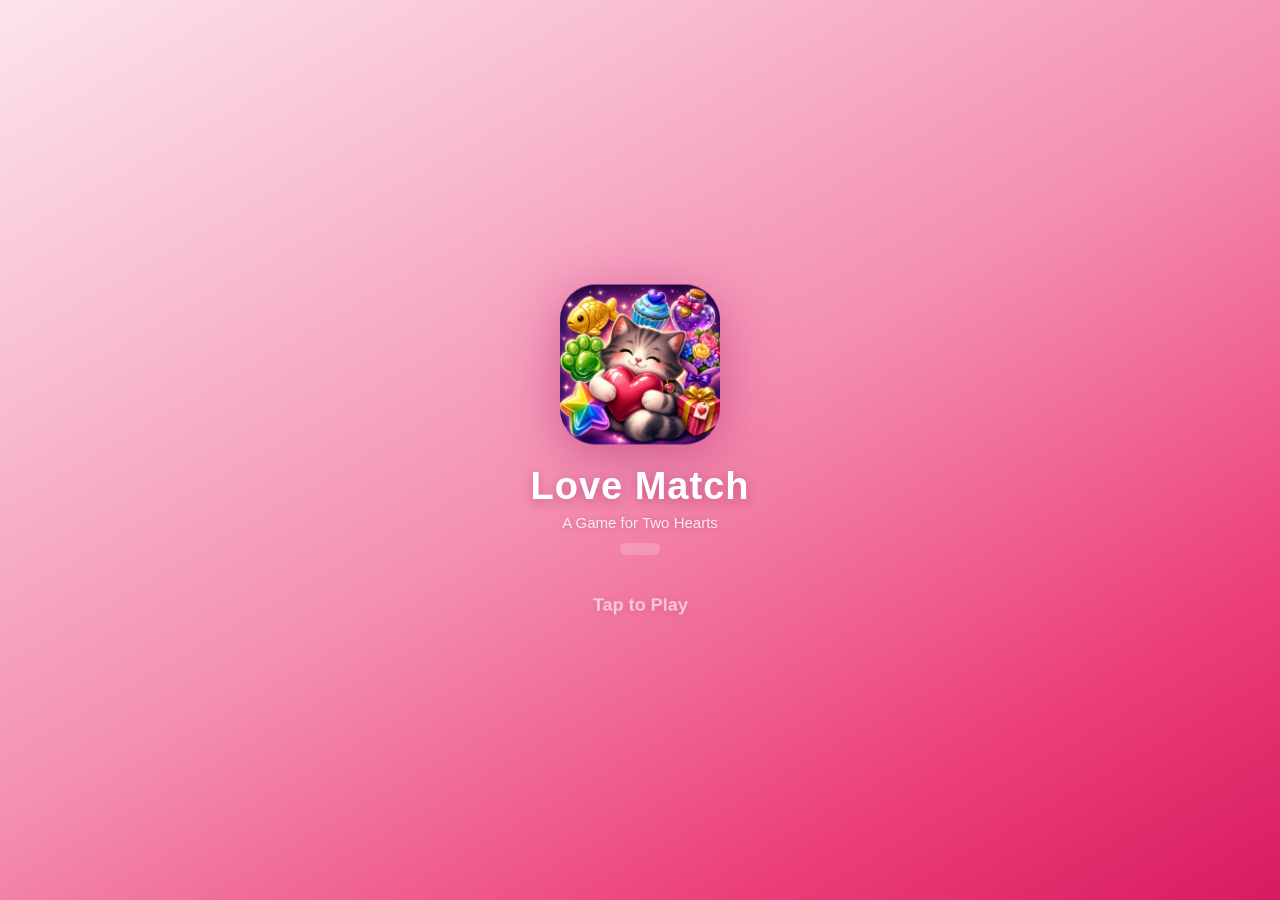
==== index.html @ 676d97fd "Redirect index.html to match.html The match game is the active app — redirect root URL to it.  Co-Au" ====
<!DOCTYPE html>
<html lang="en">
<head>
  <meta charset="UTF-8">
  <meta http-equiv="refresh" content="0;url=match.html">
  <meta name="viewport" content="width=device-width, initial-scale=1.0, maximum-scale=1.0, user-scalable=no, viewport-fit=cover">
  <meta name="theme-color" content="#e84393">
  <meta name="apple-mobile-web-app-capable" content="yes">
  <meta name="apple-mobile-web-app-status-bar-style" content="black-translucent">
  <meta name="apple-mobile-web-app-title" content="Love Match">
  <meta name="mobile-web-app-capable" content="yes">
  <meta name="description" content="A match-3 puzzle game for two hearts - inspired by love and faith">

  <!-- Open Graph -->
  <meta property="og:title" content="Love Match - A Game for Two Hearts">
  <meta property="og:description" content="A beautiful match-3 puzzle game inspired by love, romance, and faith.">
  <meta property="og:type" content="website">

  <title>Love Match - A Game for Two Hearts</title>

  <!-- PWA Manifest -->
  <link rel="manifest" href="manifest.json">

  <!-- Icons -->
  <link rel="icon" type="image/png" sizes="192x192" href="icons/pwa-icon-192.png">
  <link rel="apple-touch-icon" sizes="1024x1024" href="icons/pwa-icon-1024.png">
  <link rel="apple-touch-icon" sizes="192x192" href="icons/pwa-icon-192.png">

  <!-- Google Fonts -->
  <link rel="preconnect" href="https://fonts.googleapis.com">
  <link rel="preconnect" href="https://fonts.gstatic.com" crossorigin>
  <link href="https://fonts.googleapis.com/css2?family=Playfair+Display:wght@400;700&family=Nunito:wght@400;600;700&display=swap" rel="stylesheet">

  <!-- Main Stylesheet -->
  <link rel="stylesheet" href="styles.css">
</head>
<body>

  <!-- App Root -->
  <div id="app">
    <canvas id="game-canvas"></canvas>
    <div id="ui-container"></div>
    <div id="toast-container"></div>
  </div>

  <!-- Loading Screen (pure HTML/CSS, no JS required) -->
  <div id="loading-screen" style="
    position: fixed;
    inset: 0;
    z-index: 9999;
    display: flex;
    flex-direction: column;
    align-items: center;
    justify-content: center;
    background: linear-gradient(135deg, #fd79a8 0%, #e84393 30%, #a855f7 70%, #c4b5fd 100%);
    font-family: 'Playfair Display', 'Georgia', serif;
    transition: opacity 0.6s ease, visibility 0.6s ease;
    overflow: hidden;
  ">

    <!-- Ambient floating hearts -->
    <style>
      @keyframes floatUp {
        0%   { transform: translateY(0) scale(1); opacity: 0.5; }
        100% { transform: translateY(-100vh) scale(0.3); opacity: 0; }
      }
      @keyframes heartbeat {
        0%, 100% { transform: scale(1); }
        15%      { transform: scale(1.25); }
        30%      { transform: scale(1); }
        45%      { transform: scale(1.15); }
        60%      { transform: scale(1); }
      }
      @keyframes shimmer {
        0%   { background-position: -200% center; }
        100% { background-position: 200% center; }
      }
      @keyframes dotPulse {
        0%, 20%  { opacity: 0; }
        40%      { opacity: 1; }
        100%     { opacity: 0; }
      }
      @keyframes fadeInUp {
        from { opacity: 0; transform: translateY(20px); }
        to   { opacity: 1; transform: translateY(0); }
      }
      @keyframes softGlow {
        0%, 100% { text-shadow: 0 0 20px rgba(255,255,255,0.3), 0 2px 10px rgba(0,0,0,0.2); }
        50%      { text-shadow: 0 0 40px rgba(255,255,255,0.6), 0 2px 10px rgba(0,0,0,0.2); }
      }

      .floating-heart {
        position: absolute;
        bottom: -40px;
        font-size: 24px;
        animation: floatUp linear infinite;
        pointer-events: none;
        user-select: none;
      }
      .floating-heart:nth-child(1) { left: 10%; animation-duration: 8s; animation-delay: 0s; font-size: 18px; }
      .floating-heart:nth-child(2) { left: 25%; animation-duration: 12s; animation-delay: 2s; font-size: 14px; }
      .floating-heart:nth-child(3) { left: 50%; animation-duration: 10s; animation-delay: 1s; font-size: 22px; }
      .floating-heart:nth-child(4) { left: 70%; animation-duration: 9s; animation-delay: 3s; font-size: 16px; }
      .floating-heart:nth-child(5) { left: 85%; animation-duration: 11s; animation-delay: 0.5s; font-size: 20px; }
      .floating-heart:nth-child(6) { left: 40%; animation-duration: 14s; animation-delay: 4s; font-size: 12px; }

      #loading-screen.hidden {
        opacity: 0;
        visibility: hidden;
        pointer-events: none;
      }
    </style>

    <!-- Floating background hearts -->
    <div class="floating-heart">&#x1F497;</div>
    <div class="floating-heart">&#x2764;&#xFE0F;</div>
    <div class="floating-heart">&#x1F49E;</div>
    <div class="floating-heart">&#x1F493;</div>
    <div class="floating-heart">&#x2764;&#xFE0F;</div>
    <div class="floating-heart">&#x1F497;</div>

    <!-- Title -->
    <h1 style="
      font-size: clamp(2.5rem, 8vw, 4rem);
      color: #fff;
      margin: 0 0 8px 0;
      letter-spacing: 2px;
      animation: fadeInUp 0.8s ease both, softGlow 3s ease-in-out infinite;
      text-shadow: 0 0 20px rgba(255,255,255,0.3), 0 2px 10px rgba(0,0,0,0.2);
    ">Love Match</h1>

    <!-- Subtitle -->
    <p style="
      font-family: 'Nunito', sans-serif;
      font-size: clamp(0.85rem, 3vw, 1.1rem);
      color: rgba(255,255,255,0.85);
      margin: 0 0 40px 0;
      letter-spacing: 1px;
      animation: fadeInUp 0.8s ease 0.2s both;
    ">A Game for Two Hearts</p>

    <!-- CSS Heart -->
    <div style="
      position: relative;
      width: 80px;
      height: 72px;
      animation: heartbeat 1.2s ease-in-out infinite, fadeInUp 0.8s ease 0.4s both;
      margin-bottom: 48px;
    ">
      <div style="
        position: absolute;
        top: 0; left: 40px;
        width: 40px; height: 64px;
        background: #fff;
        border-radius: 40px 40px 0 0;
        transform: rotate(-45deg);
        transform-origin: 0 100%;
        box-shadow: 0 0 20px rgba(255,255,255,0.4);
      "></div>
      <div style="
        position: absolute;
        top: 0; left: 0;
        width: 40px; height: 64px;
        background: #fff;
        border-radius: 40px 40px 0 0;
        transform: rotate(45deg);
        transform-origin: 100% 100%;
        box-shadow: 0 0 20px rgba(255,255,255,0.4);
      "></div>
    </div>

    <!-- Loading text with animated dots -->
    <p style="
      font-family: 'Nunito', sans-serif;
      font-size: clamp(0.9rem, 3vw, 1rem);
      color: rgba(255,255,255,0.8);
      margin: 0;
      animation: fadeInUp 0.8s ease 0.6s both;
    ">
      Loading your love story<span style="
        display: inline-flex; width: 24px; text-align: left;
      "><span style="animation: dotPulse 1.4s ease-in-out infinite;">.</span><span style="animation: dotPulse 1.4s ease-in-out 0.2s infinite;">.</span><span style="animation: dotPulse 1.4s ease-in-out 0.4s infinite;">.</span></span>
    </p>

  </div>

  <!-- App Entry Point (v3 bust) -->
  <script type="module" src="src/app.js?v=3"></script>

<script>
if ('serviceWorker' in navigator) {
  navigator.serviceWorker.register('sw.js').catch(() => {});
}
</script>
</body>
</html>
---- styles.css ----
/* ============================================================
   Love Match - Main Stylesheet
   A Royal Match-inspired romance/Bible themed match-3 game
   ============================================================ */

/* -----------------------------------------------
   CSS Custom Properties (Theme Variables)
   ----------------------------------------------- */

:root {
  /* Wife theme (default) */
  --primary: #FF69B4;
  --primary-light: #FFB6D9;
  --primary-dark: #E0559E;
  --secondary: #E6E6FA;
  --secondary-dark: #C5C5E8;
  --accent: #B76E79;
  --accent-light: #D4949D;
  --bg-start: #FFE4E1;
  --bg-end: #E6E6FA;
  --text: #4A0E2E;
  --text-light: #7A3E5E;
  --text-muted: #9A6E8E;
  --card-bg: rgba(255, 255, 255, 0.9);
  --card-border: rgba(255, 255, 255, 0.6);
  --button-gradient: linear-gradient(135deg, #FF69B4, #FF1493);
  --button-hover: linear-gradient(135deg, #FF7EC0, #FF3CA6);
  --button-active: linear-gradient(135deg, #E0559E, #D10076);
  --danger: #E74C3C;
  --danger-gradient: linear-gradient(135deg, #E74C3C, #C0392B);
  --success: #2ECC71;
  --gold: #FFD700;
  --gold-dark: #E6B800;
  --font-heading: 'Georgia', 'Palatino Linotype', serif;
  --font-body: 'Segoe UI', -apple-system, BlinkMacSystemFont, Roboto, sans-serif;
  --font-fun: 'Trebuchet MS', 'Comic Sans MS', cursive, sans-serif;
  --tile-radius: 12px;
  --card-radius: 16px;
  --btn-radius: 50px;
  --shadow: 0 4px 15px rgba(0, 0, 0, 0.1);
  --shadow-lg: 0 8px 32px rgba(0, 0, 0, 0.15);
  --shadow-glow: 0 0 20px rgba(255, 105, 180, 0.3);
  --transition: 0.3s cubic-bezier(0.25, 0.46, 0.45, 0.94);
  --transition-bounce: 0.5s cubic-bezier(0.34, 1.56, 0.64, 1);
  --safe-top: env(safe-area-inset-top, 0px);
  --safe-bottom: env(safe-area-inset-bottom, 0px);
  --safe-left: env(safe-area-inset-left, 0px);
  --safe-right: env(safe-area-inset-right, 0px);
}

[data-theme="husband"] {
  --primary: #8B4513;
  --primary-light: #B8763C;
  --primary-dark: #6B340F;
  --secondary: #DEB887;
  --secondary-dark: #C9A06E;
  --accent: #CD853F;
  --accent-light: #DDA05A;
  --bg-start: #FFF8F0;
  --bg-end: #F5DEB3;
  --text: #3E2723;
  --text-light: #5D4037;
  --text-muted: #8D6E63;
  --card-bg: rgba(255, 252, 245, 0.92);
  --card-border: rgba(222, 184, 135, 0.5);
  --button-gradient: linear-gradient(135deg, #8B4513, #A0522D);
  --button-hover: linear-gradient(135deg, #A0522D, #B8763C);
  --button-active: linear-gradient(135deg, #6B340F, #8B4513);
  --shadow-glow: 0 0 20px rgba(139, 69, 19, 0.25);
  --gold: #DAA520;
  --gold-dark: #B8860B;
}

/* -----------------------------------------------
   Reset & Base
   ----------------------------------------------- */

*,
*::before,
*::after {
  margin: 0;
  padding: 0;
  box-sizing: border-box;
}

html {
  font-size: 16px;
  -webkit-text-size-adjust: 100%;
  -webkit-tap-highlight-color: transparent;
  overscroll-behavior: none;
}

body {
  font-family: var(--font-body);
  color: var(--text);
  background: #1a1a2e;
  min-height: 100vh;
  min-height: 100dvh;
  line-height: 1.5;
  -webkit-font-smoothing: antialiased;
  -moz-osx-font-smoothing: grayscale;
  overflow: hidden;
}

img {
  max-width: 100%;
  display: block;
}

/* -----------------------------------------------
   App Layout — Canvas + UI Overlay
   ----------------------------------------------- */

#app {
  position: relative;
  width: 100%;
  max-width: 480px;
  margin: 0 auto;
  height: 100vh;
  height: 100dvh;
  overflow: hidden;
}

#game-canvas {
  position: absolute;
  top: 0;
  left: 0;
  width: 100%;
  height: 100%;
  z-index: 1;
  touch-action: none;
}

#ui-container {
  position: absolute;
  top: 0;
  left: 0;
  width: 100%;
  height: 100%;
  z-index: 10;
  pointer-events: none;
}

#ui-container > * {
  pointer-events: auto;
}

#toast-container {
  position: absolute;
  top: calc(var(--safe-top) + 12px);
  left: 50%;
  transform: translateX(-50%);
  z-index: 100;
  width: 90%;
  max-width: 400px;
  pointer-events: none;
}

button {
  cursor: pointer;
  border: none;
  background: none;
  font-family: inherit;
  font-size: inherit;
  color: inherit;
  -webkit-tap-highlight-color: transparent;
}

a {
  text-decoration: none;
  color: inherit;
}

ul, ol {
  list-style: none;
}

input, textarea, select {
  font-family: inherit;
  font-size: inherit;
}

/* -----------------------------------------------
   Keyframe Animations
   ----------------------------------------------- */

@keyframes fadeIn {
  from {
    opacity: 0;
  }
  to {
    opacity: 1;
  }
}

@keyframes fadeOut {
  from {
    opacity: 1;
  }
  to {
    opacity: 0;
  }
}

@keyframes slideUp {
  from {
    opacity: 0;
    transform: translateY(40px);
  }
  to {
    opacity: 1;
    transform: translateY(0);
  }
}

@keyframes slideDown {
  from {
    opacity: 0;
    transform: translateY(-40px);
  }
  to {
    opacity: 1;
    transform: translateY(0);
  }
}

@keyframes scaleIn {
  0% {
    opacity: 0;
    transform: scale(0.5);
  }
  60% {
    transform: scale(1.08);
  }
  80% {
    transform: scale(0.97);
  }
  100% {
    opacity: 1;
    transform: scale(1);
  }
}

@keyframes pulse {
  0%, 100% {
    transform: scale(1);
  }
  50% {
    transform: scale(1.05);
  }
}

@keyframes shimmer {
  0% {
    background-position: -200% center;
  }
  100% {
    background-position: 200% center;
  }
}

@keyframes float {
  0%, 100% {
    transform: translateY(0) rotate(0deg);
  }
  25% {
    transform: translateY(-8px) rotate(1deg);
  }
  75% {
    transform: translateY(4px) rotate(-1deg);
  }
}

@keyframes confetti {
  0% {
    opacity: 1;
    transform: translateY(-20px) rotate(0deg) scale(1);
  }
  50% {
    opacity: 1;
  }
  100% {
    opacity: 0;
    transform: translateY(100vh) rotate(720deg) scale(0.3);
  }
}

@keyframes heartBeat {
  0%, 100% {
    transform: scale(1);
  }
  14% {
    transform: scale(1.25);
  }
  28% {
    transform: scale(1);
  }
  42% {
    transform: scale(1.15);
  }
  70% {
    transform: scale(1);
  }
}

@keyframes envelopeOpen {
  0% {
    transform: rotateX(0deg);
  }
  50% {
    transform: rotateX(-180deg);
  }
  100% {
    transform: rotateX(-180deg) translateY(-10px);
  }
}

@keyframes starFill {
  0% {
    clip-path: inset(100% 0 0 0);
    color: #ccc;
  }
  50% {
    transform: scale(1.3) rotate(10deg);
  }
  100% {
    clip-path: inset(0 0 0 0);
    color: var(--gold);
    transform: scale(1) rotate(0deg);
  }
}

@keyframes shake {
  0%, 100% { transform: translateX(0); }
  10% { transform: translateX(-6px) rotate(-1deg); }
  20% { transform: translateX(6px) rotate(1deg); }
  30% { transform: translateX(-5px) rotate(-0.5deg); }
  40% { transform: translateX(5px) rotate(0.5deg); }
  50% { transform: translateX(-3px); }
  60% { transform: translateX(3px); }
  70% { transform: translateX(-2px); }
  80% { transform: translateX(2px); }
  90% { transform: translateX(-1px); }
}

@keyframes sparkle {
  0%, 100% {
    opacity: 0;
    transform: scale(0) rotate(0deg);
  }
  50% {
    opacity: 1;
    transform: scale(1) rotate(180deg);
  }
}

@keyframes bounce {
  0% {
    opacity: 0;
    transform: scale(0.3) translateY(40px);
  }
  50% {
    transform: scale(1.05) translateY(-10px);
  }
  70% {
    transform: scale(0.95) translateY(4px);
  }
  100% {
    opacity: 1;
    transform: scale(1) translateY(0);
  }
}

@keyframes glow {
  0%, 100% {
    box-shadow: 0 0 5px var(--primary), 0 0 10px transparent;
  }
  50% {
    box-shadow: 0 0 10px var(--primary), 0 0 25px var(--primary-light);
  }
}

@keyframes slideInRight {
  from {
    opacity: 0;
    transform: translateX(60px);
  }
  to {
    opacity: 1;
    transform: translateX(0);
  }
}

@keyframes slideInLeft {
  from {
    opacity: 0;
    transform: translateX(-60px);
  }
  to {
    opacity: 1;
    transform: translateX(0);
  }
}

@keyframes progressFill {
  from {
    width: 0;
  }
}

@keyframes spin {
  to {
    transform: rotate(360deg);
  }
}

@keyframes ripple {
  to {
    transform: scale(4);
    opacity: 0;
  }
}

/* -----------------------------------------------
   Utility Classes
   ----------------------------------------------- */

.sr-only {
  position: absolute;
  width: 1px;
  height: 1px;
  padding: 0;
  margin: -1px;
  overflow: hidden;
  clip: rect(0, 0, 0, 0);
  white-space: nowrap;
  border: 0;
}

.text-center { text-align: center; }
.text-muted { color: var(--text-muted); }

.animate-fadeIn { animation: fadeIn 0.5s ease both; }
.animate-slideUp { animation: slideUp 0.5s ease both; }
.animate-slideDown { animation: slideDown 0.5s ease both; }
.animate-scaleIn { animation: scaleIn 0.5s ease both; }
.animate-bounce { animation: bounce 0.6s ease both; }
.animate-heartBeat { animation: heartBeat 1.2s ease both; }
.animate-shake { animation: shake 0.6s ease both; }

/* Staggered delay helpers */
.delay-1 { animation-delay: 0.1s; }
.delay-2 { animation-delay: 0.2s; }
.delay-3 { animation-delay: 0.3s; }
.delay-4 { animation-delay: 0.4s; }
.delay-5 { animation-delay: 0.5s; }

/* -----------------------------------------------
   Layout: Game Container
   ----------------------------------------------- */

.game-container {
  position: relative;
  width: 100%;
  max-width: 480px;
  height: 100vh;
  height: 100dvh;
  margin: 0 auto;
  overflow: hidden;
  padding-top: var(--safe-top);
  padding-bottom: var(--safe-bottom);
  padding-left: var(--safe-left);
  padding-right: var(--safe-right);
}

/* -----------------------------------------------
   Screens
   ----------------------------------------------- */

.screen {
  position: absolute;
  inset: 0;
  display: flex;
  flex-direction: column;
  align-items: center;
  justify-content: center;
  padding: 24px 20px;
  opacity: 0;
  pointer-events: none;
  transition: opacity 0.4s ease;
  overflow-y: auto;
  -webkit-overflow-scrolling: touch;
}

.screen.active {
  opacity: 1;
  pointer-events: auto;
}

/* Welcome Screen */
.screen-welcome {
  justify-content: center;
  gap: 32px;
  text-align: center;
  background: radial-gradient(ellipse at 50% 30%, rgba(255, 255, 255, 0.4), transparent 70%);
}

.screen-welcome .logo {
  font-family: var(--font-heading);
  font-size: 3.2rem;
  font-weight: 700;
  color: var(--primary);
  text-shadow:
    0 2px 4px rgba(0, 0, 0, 0.1),
    0 0 40px rgba(255, 105, 180, 0.3);
  animation: scaleIn 0.8s ease both;
  line-height: 1.1;
}

.screen-welcome .logo-subtitle {
  font-family: var(--font-heading);
  font-size: 1.1rem;
  color: var(--text-light);
  font-style: italic;
  margin-top: 4px;
  animation: fadeIn 1s ease 0.4s both;
}

.screen-welcome .logo-heart {
  display: inline-block;
  color: var(--primary);
  animation: heartBeat 1.5s ease infinite 1s;
  font-size: 2.4rem;
}

.screen-welcome .tagline {
  font-size: 1rem;
  color: var(--text-light);
  max-width: 280px;
  animation: fadeIn 1s ease 0.6s both;
}

.screen-welcome .start-btn {
  animation: bounce 0.6s ease 0.8s both;
}

/* Menu Screen */
.screen-menu {
  justify-content: flex-start;
  padding-top: 60px;
  gap: 16px;
}

.screen-menu .menu-header {
  text-align: center;
  margin-bottom: 8px;
}

.screen-menu .menu-header h1 {
  font-family: var(--font-heading);
  font-size: 1.8rem;
  color: var(--primary);
  text-shadow: 0 1px 2px rgba(0, 0, 0, 0.08);
}

.screen-menu .menu-grid {
  display: grid;
  grid-template-columns: 1fr 1fr;
  gap: 12px;
  width: 100%;
  max-width: 380px;
}

.screen-menu .menu-card {
  display: flex;
  flex-direction: column;
  align-items: center;
  justify-content: center;
  gap: 8px;
  padding: 20px 12px;
  background: var(--card-bg);
  border: 1px solid var(--card-border);
  border-radius: var(--card-radius);
  backdrop-filter: blur(12px);
  -webkit-backdrop-filter: blur(12px);
  box-shadow: var(--shadow);
  transition: transform var(--transition), box-shadow var(--transition);
  cursor: pointer;
  text-align: center;
  min-height: 110px;
}

.screen-menu .menu-card:hover {
  transform: translateY(-3px) scale(1.02);
  box-shadow: var(--shadow-lg);
}

.screen-menu .menu-card:active {
  transform: translateY(0) scale(0.97);
}

.screen-menu .menu-card-icon {
  font-size: 2rem;
  line-height: 1;
}

.screen-menu .menu-card-label {
  font-weight: 600;
  font-size: 0.9rem;
  color: var(--text);
}

/* Level Map Screen */
.screen-level-map {
  justify-content: flex-start;
  padding: 0;
  overflow-y: auto;
}

.level-map-scroll {
  width: 100%;
  padding: 80px 20px 100px;
  display: flex;
  flex-direction: column-reverse;
  align-items: center;
  gap: 0;
  min-height: 100%;
}

/* Bible Reading Screen */
.screen-bible {
  justify-content: flex-start;
  padding-top: 80px;
  gap: 20px;
}

/* Quiz Screen */
.screen-quiz {
  justify-content: center;
  gap: 24px;
  padding: 20px;
}

.screen-quiz .quiz-question {
  font-family: var(--font-heading);
  font-size: 1.3rem;
  text-align: center;
  color: var(--text);
  line-height: 1.5;
  max-width: 360px;
}

.screen-quiz .quiz-options {
  display: flex;
  flex-direction: column;
  gap: 12px;
  width: 100%;
  max-width: 360px;
}

/* Notes Screen */
.screen-notes {
  justify-content: flex-start;
  padding-top: 80px;
  gap: 16px;
}

.screen-notes .notes-list {
  display: flex;
  flex-direction: column;
  gap: 12px;
  width: 100%;
  max-width: 400px;
}

/* Spouse Dashboard */
.screen-spouse {
  justify-content: flex-start;
  padding-top: 80px;
  gap: 20px;
}

.screen-spouse .spouse-header {
  text-align: center;
}

.screen-spouse .spouse-header h2 {
  font-family: var(--font-heading);
  font-size: 1.6rem;
  color: var(--primary);
}

.screen-spouse .spouse-stats {
  display: grid;
  grid-template-columns: 1fr 1fr 1fr;
  gap: 12px;
  width: 100%;
  max-width: 380px;
}

.screen-spouse .stat-box {
  display: flex;
  flex-direction: column;
  align-items: center;
  padding: 16px 8px;
  background: var(--card-bg);
  border-radius: var(--card-radius);
  border: 1px solid var(--card-border);
  backdrop-filter: blur(10px);
  -webkit-backdrop-filter: blur(10px);
}

.screen-spouse .stat-value {
  font-size: 1.8rem;
  font-weight: 700;
  color: var(--primary);
  text-shadow: 0 1px 2px rgba(0, 0, 0, 0.08);
}

.screen-spouse .stat-label {
  font-size: 0.75rem;
  color: var(--text-muted);
  text-transform: uppercase;
  letter-spacing: 0.05em;
  margin-top: 2px;
}

/* -----------------------------------------------
   Buttons
   ----------------------------------------------- */

.btn {
  display: inline-flex;
  align-items: center;
  justify-content: center;
  gap: 8px;
  padding: 14px 32px;
  border-radius: var(--btn-radius);
  font-weight: 700;
  font-size: 1rem;
  letter-spacing: 0.02em;
  text-transform: uppercase;
  transition:
    transform var(--transition),
    box-shadow var(--transition),
    background var(--transition);
  position: relative;
  overflow: hidden;
  white-space: nowrap;
  user-select: none;
  -webkit-user-select: none;
}

/* Ripple effect on buttons */
.btn::after {
  content: '';
  position: absolute;
  width: 100%;
  height: 100%;
  top: 0;
  left: 0;
  background: radial-gradient(circle, rgba(255,255,255,0.3) 10%, transparent 10%);
  background-repeat: no-repeat;
  background-position: 50%;
  transform: scale(10);
  opacity: 0;
  transition: transform 0.5s, opacity 0.8s;
}

.btn:active::after {
  transform: scale(0);
  opacity: 0.4;
  transition: 0s;
}

.btn-primary {
  background: var(--button-gradient);
  color: #fff;
  box-shadow: 0 4px 15px rgba(255, 105, 180, 0.35);
}

.btn-primary:hover {
  background: var(--button-hover);
  transform: translateY(-2px);
  box-shadow: 0 6px 20px rgba(255, 105, 180, 0.45);
}

.btn-primary:active {
  background: var(--button-active);
  transform: translateY(1px);
  box-shadow: 0 2px 8px rgba(255, 105, 180, 0.3);
}

.btn-secondary {
  background: var(--card-bg);
  color: var(--primary);
  border: 2px solid var(--primary-light);
  box-shadow: var(--shadow);
}

.btn-secondary:hover {
  background: rgba(255, 255, 255, 1);
  transform: translateY(-2px);
  box-shadow: var(--shadow-lg);
  border-color: var(--primary);
}

.btn-secondary:active {
  transform: translateY(1px);
}

.btn-danger {
  background: var(--danger-gradient);
  color: #fff;
  box-shadow: 0 4px 15px rgba(231, 76, 60, 0.35);
}

.btn-danger:hover {
  transform: translateY(-2px);
  box-shadow: 0 6px 20px rgba(231, 76, 60, 0.45);
}

.btn-danger:active {
  transform: translateY(1px);
}

.btn-sm {
  padding: 8px 20px;
  font-size: 0.85rem;
}

.btn-lg {
  padding: 18px 48px;
  font-size: 1.15rem;
}

.btn-icon {
  width: 44px;
  height: 44px;
  padding: 0;
  border-radius: 50%;
  font-size: 1.3rem;
}

/* Shimmer effect on primary button */
.btn-shimmer {
  background-size: 200% auto;
  background-image: linear-gradient(
    135deg,
    var(--primary) 0%,
    var(--primary-light) 25%,
    #fff 50%,
    var(--primary-light) 75%,
    var(--primary) 100%
  );
  animation: shimmer 3s linear infinite;
  color: #fff;
  box-shadow: 0 4px 15px rgba(255, 105, 180, 0.35);
}

.btn:disabled,
.btn[disabled] {
  opacity: 0.5;
  pointer-events: none;
  filter: grayscale(30%);
}

/* -----------------------------------------------
   Cards (Glassmorphism)
   ----------------------------------------------- */

.card {
  background: var(--card-bg);
  border: 1px solid var(--card-border);
  border-radius: var(--card-radius);
  padding: 20px;
  backdrop-filter: blur(16px);
  -webkit-backdrop-filter: blur(16px);
  box-shadow: var(--shadow);
  transition:
    transform var(--transition),
    box-shadow var(--transition);
  width: 100%;
}

.card:hover {
  box-shadow: var(--shadow-lg);
}

.card-elevated {
  box-shadow: var(--shadow-lg);
}

.card-glow {
  animation: glow 2s ease-in-out infinite;
}

.card h3 {
  font-family: var(--font-heading);
  font-size: 1.15rem;
  color: var(--text);
  margin-bottom: 8px;
}

.card p {
  color: var(--text-light);
  font-size: 0.95rem;
  line-height: 1.6;
}

/* -----------------------------------------------
   Badge
   ----------------------------------------------- */

.badge {
  display: inline-flex;
  align-items: center;
  justify-content: center;
  min-width: 20px;
  height: 20px;
  padding: 0 6px;
  border-radius: 10px;
  background: var(--danger);
  color: #fff;
  font-size: 0.7rem;
  font-weight: 700;
  line-height: 1;
  position: absolute;
  top: -6px;
  right: -6px;
  box-shadow: 0 2px 6px rgba(231, 76, 60, 0.4);
  animation: scaleIn 0.3s ease both;
}

.badge-lg {
  min-width: 26px;
  height: 26px;
  padding: 0 8px;
  font-size: 0.8rem;
  border-radius: 13px;
}

/* -----------------------------------------------
   Progress Bar
   ----------------------------------------------- */

.progress-bar {
  width: 100%;
  height: 12px;
  background: rgba(0, 0, 0, 0.08);
  border-radius: 6px;
  overflow: hidden;
  position: relative;
}

.progress-bar-fill {
  height: 100%;
  border-radius: 6px;
  background: var(--button-gradient);
  transition: width 0.6s cubic-bezier(0.34, 1.56, 0.64, 1);
  position: relative;
  animation: progressFill 0.8s ease both;
}

/* Animated shine on progress bar */
.progress-bar-fill::after {
  content: '';
  position: absolute;
  top: 0;
  left: 0;
  right: 0;
  bottom: 0;
  background: linear-gradient(
    90deg,
    transparent 0%,
    rgba(255, 255, 255, 0.4) 50%,
    transparent 100%
  );
  background-size: 200% 100%;
  animation: shimmer 2s linear infinite;
}

.progress-bar-sm {
  height: 6px;
}

.progress-bar-lg {
  height: 18px;
  border-radius: 9px;
}

.progress-bar-lg .progress-bar-fill {
  border-radius: 9px;
}

/* -----------------------------------------------
   Star Rating
   ----------------------------------------------- */

.star-rating {
  display: flex;
  gap: 6px;
  justify-content: center;
}

.star-rating .star {
  font-size: 1.4rem;
  color: #ddd;
  transition: color 0.3s ease, transform 0.3s ease;
  text-shadow: 0 1px 3px rgba(0, 0, 0, 0.1);
}

.star-rating .star.filled {
  color: var(--gold);
  animation: starFill 0.5s ease both;
  text-shadow: 0 1px 6px rgba(255, 215, 0, 0.5);
}

.star-rating .star.filled:nth-child(2) {
  animation-delay: 0.15s;
}

.star-rating .star.filled:nth-child(3) {
  animation-delay: 0.3s;
}

/* -----------------------------------------------
   Toast Notification
   ----------------------------------------------- */

.toast-container {
  position: fixed;
  top: calc(16px + var(--safe-top));
  left: 50%;
  transform: translateX(-50%);
  z-index: 9999;
  display: flex;
  flex-direction: column;
  gap: 8px;
  pointer-events: none;
  width: 100%;
  max-width: 400px;
  padding: 0 16px;
}

.toast {
  display: flex;
  align-items: center;
  gap: 10px;
  padding: 14px 20px;
  background: var(--card-bg);
  border: 1px solid var(--card-border);
  border-radius: 12px;
  backdrop-filter: blur(20px);
  -webkit-backdrop-filter: blur(20px);
  box-shadow: 0 8px 32px rgba(0, 0, 0, 0.15);
  animation: slideDown 0.4s ease both;
  pointer-events: auto;
  font-weight: 500;
}

.toast.toast-exit {
  animation: fadeOut 0.3s ease both;
}

.toast-success {
  border-left: 4px solid var(--success);
}

.toast-error {
  border-left: 4px solid var(--danger);
}

.toast-info {
  border-left: 4px solid var(--primary);
}

.toast-icon {
  font-size: 1.3rem;
  flex-shrink: 0;
}

.toast-message {
  font-size: 0.9rem;
  color: var(--text);
}

/* -----------------------------------------------
   Modal
   ----------------------------------------------- */

.modal-overlay {
  position: fixed;
  inset: 0;
  z-index: 1000;
  display: flex;
  align-items: center;
  justify-content: center;
  padding: 24px;
  background: rgba(0, 0, 0, 0.4);
  backdrop-filter: blur(8px);
  -webkit-backdrop-filter: blur(8px);
  opacity: 0;
  pointer-events: none;
  transition: opacity 0.3s ease;
}

.modal-overlay.active {
  opacity: 1;
  pointer-events: auto;
}

.modal {
  background: var(--card-bg);
  border: 1px solid var(--card-border);
  border-radius: 24px;
  padding: 32px 24px;
  width: 100%;
  max-width: 380px;
  backdrop-filter: blur(20px);
  -webkit-backdrop-filter: blur(20px);
  box-shadow: 0 24px 64px rgba(0, 0, 0, 0.2);
  animation: scaleIn 0.4s ease both;
  text-align: center;
}

.modal h2 {
  font-family: var(--font-heading);
  font-size: 1.5rem;
  color: var(--text);
  margin-bottom: 12px;
}

.modal p {
  color: var(--text-light);
  font-size: 0.95rem;
  line-height: 1.6;
  margin-bottom: 24px;
}

.modal-actions {
  display: flex;
  gap: 12px;
  justify-content: center;
}

.modal-close {
  position: absolute;
  top: 16px;
  right: 16px;
  width: 32px;
  height: 32px;
  border-radius: 50%;
  display: flex;
  align-items: center;
  justify-content: center;
  background: rgba(0, 0, 0, 0.05);
  font-size: 1.1rem;
  transition: background var(--transition);
}

.modal-close:hover {
  background: rgba(0, 0, 0, 0.1);
}

/* -----------------------------------------------
   Tab Bar
   ----------------------------------------------- */

.tab-bar {
  position: fixed;
  bottom: 0;
  left: 50%;
  transform: translateX(-50%);
  width: 100%;
  max-width: 480px;
  display: flex;
  align-items: stretch;
  justify-content: space-around;
  background: rgba(255, 255, 255, 0.92);
  backdrop-filter: blur(20px);
  -webkit-backdrop-filter: blur(20px);
  border-top: 1px solid rgba(0, 0, 0, 0.06);
  padding-bottom: var(--safe-bottom);
  z-index: 100;
  box-shadow: 0 -2px 20px rgba(0, 0, 0, 0.05);
}

.tab-bar-item {
  flex: 1;
  display: flex;
  flex-direction: column;
  align-items: center;
  justify-content: center;
  padding: 8px 4px 6px;
  color: var(--text-muted);
  font-size: 0.65rem;
  font-weight: 600;
  letter-spacing: 0.02em;
  transition: color var(--transition), transform var(--transition);
  position: relative;
  gap: 2px;
}

.tab-bar-item-icon {
  font-size: 1.5rem;
  line-height: 1;
  transition: transform var(--transition);
}

.tab-bar-item.active {
  color: var(--primary);
}

.tab-bar-item.active .tab-bar-item-icon {
  transform: scale(1.15);
}

.tab-bar-item:active {
  transform: scale(0.9);
}

/* Active indicator dot */
.tab-bar-item.active::before {
  content: '';
  position: absolute;
  top: 2px;
  width: 4px;
  height: 4px;
  border-radius: 50%;
  background: var(--primary);
}

/* -----------------------------------------------
   Level Map
   ----------------------------------------------- */

.level-node {
  position: relative;
  display: flex;
  flex-direction: column;
  align-items: center;
  gap: 6px;
  cursor: pointer;
  transition: transform var(--transition-bounce);
  z-index: 2;
}

.level-node:hover {
  transform: scale(1.1);
}

.level-node:active {
  transform: scale(0.95);
}

.level-node-circle {
  width: 56px;
  height: 56px;
  border-radius: 50%;
  display: flex;
  align-items: center;
  justify-content: center;
  font-size: 1.2rem;
  font-weight: 800;
  color: #fff;
  background: var(--button-gradient);
  box-shadow:
    0 4px 12px rgba(255, 105, 180, 0.4),
    inset 0 -3px 0 rgba(0, 0, 0, 0.15),
    inset 0 1px 0 rgba(255, 255, 255, 0.3);
  transition: box-shadow var(--transition);
}

.level-node.locked .level-node-circle {
  background: linear-gradient(135deg, #ccc, #aaa);
  box-shadow:
    0 4px 12px rgba(0, 0, 0, 0.1),
    inset 0 -3px 0 rgba(0, 0, 0, 0.1);
  color: #888;
}

.level-node.current .level-node-circle {
  animation: pulse 2s ease-in-out infinite;
  box-shadow:
    0 4px 20px rgba(255, 105, 180, 0.5),
    0 0 0 4px rgba(255, 105, 180, 0.2),
    inset 0 -3px 0 rgba(0, 0, 0, 0.15),
    inset 0 1px 0 rgba(255, 255, 255, 0.3);
}

.level-node.completed .level-node-circle {
  background: linear-gradient(135deg, var(--success), #27ae60);
  box-shadow: 0 4px 12px rgba(46, 204, 113, 0.4);
}

.level-node-stars {
  display: flex;
  gap: 2px;
}

.level-node-stars .star {
  font-size: 0.8rem;
  color: #ddd;
}

.level-node-stars .star.filled {
  color: var(--gold);
  text-shadow: 0 0 4px rgba(255, 215, 0, 0.5);
}

.level-path {
  width: 3px;
  height: 50px;
  background: repeating-linear-gradient(
    to bottom,
    var(--primary-light) 0px,
    var(--primary-light) 6px,
    transparent 6px,
    transparent 12px
  );
  margin: 0 auto;
  position: relative;
  z-index: 1;
}

.level-path.locked {
  background: repeating-linear-gradient(
    to bottom,
    #ddd 0px,
    #ddd 6px,
    transparent 6px,
    transparent 12px
  );
}

/* Chapter Banner */
.chapter-banner {
  width: 100%;
  max-width: 300px;
  padding: 12px 24px;
  background: var(--button-gradient);
  color: #fff;
  text-align: center;
  border-radius: 50px;
  font-family: var(--font-heading);
  font-size: 1rem;
  font-weight: 700;
  letter-spacing: 0.04em;
  box-shadow: 0 4px 16px rgba(255, 105, 180, 0.35);
  position: relative;
  z-index: 2;
  margin: 10px 0;
}

.chapter-banner::before,
.chapter-banner::after {
  content: '';
  position: absolute;
  top: 50%;
  width: 20px;
  height: 2px;
  background: rgba(255, 255, 255, 0.5);
}

.chapter-banner::before {
  left: 12px;
}

.chapter-banner::after {
  right: 12px;
}

/* -----------------------------------------------
   Verse Card
   ----------------------------------------------- */

.verse-card {
  background: var(--card-bg);
  border: 1px solid var(--card-border);
  border-radius: 20px;
  padding: 28px 24px;
  backdrop-filter: blur(16px);
  -webkit-backdrop-filter: blur(16px);
  box-shadow: var(--shadow-lg);
  text-align: center;
  position: relative;
  overflow: hidden;
  width: 100%;
  max-width: 400px;
}

.verse-card::before {
  content: '\201C';
  position: absolute;
  top: 8px;
  left: 16px;
  font-size: 4rem;
  font-family: var(--font-heading);
  color: var(--primary);
  opacity: 0.15;
  line-height: 1;
}

.verse-card .verse-text {
  font-family: var(--font-heading);
  font-size: 1.2rem;
  line-height: 1.7;
  color: var(--text);
  font-style: italic;
  position: relative;
  z-index: 1;
}

.verse-card .verse-reference {
  display: inline-block;
  margin-top: 16px;
  font-family: var(--font-body);
  font-size: 0.85rem;
  font-weight: 600;
  color: var(--primary);
  background: rgba(255, 105, 180, 0.08);
  padding: 4px 14px;
  border-radius: 20px;
}

/* -----------------------------------------------
   Note Card
   ----------------------------------------------- */

.note-card {
  display: flex;
  align-items: center;
  gap: 14px;
  padding: 16px;
  background: var(--card-bg);
  border: 1px solid var(--card-border);
  border-radius: var(--card-radius);
  backdrop-filter: blur(12px);
  -webkit-backdrop-filter: blur(12px);
  box-shadow: var(--shadow);
  transition:
    transform var(--transition),
    box-shadow var(--transition);
  cursor: pointer;
}

.note-card:hover {
  transform: translateY(-2px);
  box-shadow: var(--shadow-lg);
}

.note-card:active {
  transform: translateY(0) scale(0.98);
}

.note-card-icon {
  flex-shrink: 0;
  width: 44px;
  height: 44px;
  border-radius: 12px;
  background: linear-gradient(135deg, var(--primary), var(--accent));
  display: flex;
  align-items: center;
  justify-content: center;
  font-size: 1.3rem;
  color: #fff;
}

.note-card-content {
  flex: 1;
  min-width: 0;
}

.note-card-title {
  font-weight: 600;
  font-size: 0.95rem;
  color: var(--text);
  white-space: nowrap;
  overflow: hidden;
  text-overflow: ellipsis;
}

.note-card-preview {
  font-size: 0.82rem;
  color: var(--text-muted);
  margin-top: 2px;
  white-space: nowrap;
  overflow: hidden;
  text-overflow: ellipsis;
}

.note-card-time {
  font-size: 0.72rem;
  color: var(--text-muted);
  flex-shrink: 0;
  align-self: flex-start;
  margin-top: 2px;
}

.note-card.unread {
  border-left: 3px solid var(--primary);
}

.note-card.unread .note-card-title {
  color: var(--primary-dark);
}

/* -----------------------------------------------
   Quiz Option
   ----------------------------------------------- */

.quiz-option {
  display: block;
  width: 100%;
  padding: 16px 20px;
  background: var(--card-bg);
  border: 2px solid var(--card-border);
  border-radius: 14px;
  backdrop-filter: blur(10px);
  -webkit-backdrop-filter: blur(10px);
  text-align: left;
  font-size: 1rem;
  color: var(--text);
  transition:
    border-color var(--transition),
    transform var(--transition),
    background var(--transition),
    box-shadow var(--transition);
  cursor: pointer;
}

.quiz-option:hover {
  border-color: var(--primary-light);
  transform: translateY(-1px);
  box-shadow: var(--shadow);
}

.quiz-option:active {
  transform: translateY(0) scale(0.98);
}

.quiz-option.selected {
  border-color: var(--primary);
  background: rgba(255, 105, 180, 0.08);
  box-shadow: 0 0 0 3px rgba(255, 105, 180, 0.15);
}

.quiz-option.correct {
  border-color: var(--success);
  background: rgba(46, 204, 113, 0.1);
  box-shadow: 0 0 0 3px rgba(46, 204, 113, 0.15);
  animation: scaleIn 0.3s ease;
}

.quiz-option.incorrect {
  border-color: var(--danger);
  background: rgba(231, 76, 60, 0.08);
  animation: shake 0.4s ease;
}

/* -----------------------------------------------
   HUD (Heads-Up Display)
   ----------------------------------------------- */

.hud {
  position: fixed;
  top: 0;
  left: 50%;
  transform: translateX(-50%);
  width: 100%;
  max-width: 480px;
  padding: calc(12px + var(--safe-top)) 16px 12px;
  display: flex;
  align-items: center;
  justify-content: space-between;
  gap: 12px;
  background: rgba(255, 255, 255, 0.88);
  backdrop-filter: blur(20px);
  -webkit-backdrop-filter: blur(20px);
  border-bottom: 1px solid rgba(0, 0, 0, 0.06);
  z-index: 50;
  box-shadow: 0 2px 16px rgba(0, 0, 0, 0.05);
}

.hud-section {
  display: flex;
  align-items: center;
  gap: 8px;
}

.hud-score {
  font-size: 1.3rem;
  font-weight: 800;
  color: var(--primary);
  text-shadow: 0 1px 2px rgba(0, 0, 0, 0.08);
}

.hud-moves {
  font-size: 1.1rem;
  font-weight: 700;
  color: var(--text);
  background: rgba(0, 0, 0, 0.04);
  padding: 4px 12px;
  border-radius: 20px;
}

.hud-back {
  width: 36px;
  height: 36px;
  border-radius: 50%;
  display: flex;
  align-items: center;
  justify-content: center;
  background: rgba(0, 0, 0, 0.05);
  font-size: 1.1rem;
  transition: background var(--transition), transform var(--transition);
}

.hud-back:hover {
  background: rgba(0, 0, 0, 0.1);
}

.hud-back:active {
  transform: scale(0.9);
}

/* -----------------------------------------------
   Goal Tracker
   ----------------------------------------------- */

.goal-tracker {
  display: flex;
  align-items: center;
  gap: 10px;
  padding: 8px 14px;
  background: var(--card-bg);
  border-radius: 30px;
  border: 1px solid var(--card-border);
  box-shadow: var(--shadow);
  backdrop-filter: blur(10px);
  -webkit-backdrop-filter: blur(10px);
}

.goal-tracker-icon {
  width: 28px;
  height: 28px;
  border-radius: 50%;
  background: var(--secondary);
  display: flex;
  align-items: center;
  justify-content: center;
  font-size: 0.9rem;
}

.goal-tracker-count {
  font-weight: 700;
  font-size: 0.9rem;
  color: var(--text);
}

.goal-tracker-count span {
  color: var(--primary);
}

.goal-tracker.completed {
  border-color: var(--success);
  background: rgba(46, 204, 113, 0.08);
}

/* -----------------------------------------------
   Powerup Slot
   ----------------------------------------------- */

.powerup-slot {
  position: relative;
  width: 52px;
  height: 52px;
  border-radius: 14px;
  background: var(--card-bg);
  border: 2px solid var(--card-border);
  display: flex;
  align-items: center;
  justify-content: center;
  font-size: 1.5rem;
  box-shadow: var(--shadow);
  transition: transform var(--transition-bounce), box-shadow var(--transition);
  cursor: pointer;
}

.powerup-slot:hover {
  transform: scale(1.1);
  box-shadow: var(--shadow-lg);
}

.powerup-slot:active {
  transform: scale(0.95);
}

.powerup-slot.active {
  border-color: var(--primary);
  animation: glow 1.5s ease-in-out infinite;
}

.powerup-slot .powerup-count {
  position: absolute;
  bottom: -4px;
  right: -4px;
  min-width: 18px;
  height: 18px;
  border-radius: 9px;
  background: var(--primary);
  color: #fff;
  font-size: 0.65rem;
  font-weight: 700;
  display: flex;
  align-items: center;
  justify-content: center;
  padding: 0 4px;
  box-shadow: 0 2px 4px rgba(0, 0, 0, 0.15);
}

.powerup-tray {
  display: flex;
  gap: 10px;
  justify-content: center;
  padding: 12px 0;
}

/* -----------------------------------------------
   Combo Text
   ----------------------------------------------- */

.combo-text {
  position: fixed;
  top: 50%;
  left: 50%;
  transform: translate(-50%, -50%);
  font-family: var(--font-fun);
  font-size: 2.5rem;
  font-weight: 900;
  color: var(--gold);
  text-shadow:
    0 0 10px rgba(255, 215, 0, 0.6),
    0 2px 0 var(--gold-dark),
    0 4px 8px rgba(0, 0, 0, 0.2);
  z-index: 200;
  pointer-events: none;
  animation: scaleIn 0.4s ease both;
  letter-spacing: 0.05em;
  text-transform: uppercase;
  white-space: nowrap;
}

.combo-text.combo-exit {
  animation: fadeOut 0.4s ease both;
}

.combo-text-amazing { color: #FF6B6B; }
.combo-text-incredible { color: #FFD93D; }
.combo-text-divine { color: #C084FC; }

/* -----------------------------------------------
   Envelope (Love Note)
   ----------------------------------------------- */

.envelope {
  position: relative;
  width: 160px;
  height: 110px;
  margin: 0 auto;
  perspective: 600px;
  cursor: pointer;
}

.envelope-body {
  position: absolute;
  inset: 0;
  background: linear-gradient(135deg, #FFF5F5, #FFEEF5);
  border-radius: 8px;
  box-shadow: 0 4px 16px rgba(0, 0, 0, 0.1);
  border: 1px solid rgba(255, 105, 180, 0.2);
}

.envelope-flap {
  position: absolute;
  top: 0;
  left: 0;
  right: 0;
  height: 55px;
  background: linear-gradient(135deg, var(--primary-light), var(--primary));
  clip-path: polygon(0 0, 50% 100%, 100% 0);
  transform-origin: top center;
  transition: transform 0.6s cubic-bezier(0.34, 1.56, 0.64, 1);
  z-index: 2;
}

.envelope.open .envelope-flap {
  transform: rotateX(-180deg);
}

.envelope-heart {
  position: absolute;
  top: 50%;
  left: 50%;
  transform: translate(-50%, -50%);
  font-size: 1.8rem;
  z-index: 1;
  animation: heartBeat 2s ease-in-out infinite;
}

.envelope-letter {
  position: absolute;
  bottom: 10px;
  left: 50%;
  transform: translateX(-50%);
  width: 80%;
  height: 0;
  background: #fff;
  border-radius: 4px;
  box-shadow: 0 2px 8px rgba(0, 0, 0, 0.1);
  transition: height 0.5s ease 0.3s, bottom 0.5s ease 0.3s;
  z-index: 3;
  overflow: hidden;
}

.envelope.open .envelope-letter {
  height: 70px;
  bottom: 70px;
}

/* -----------------------------------------------
   Gift Box
   ----------------------------------------------- */

.gift-box {
  position: relative;
  width: 100px;
  height: 100px;
  margin: 0 auto;
  cursor: pointer;
  transition: transform var(--transition-bounce);
}

.gift-box:hover {
  transform: scale(1.05);
}

.gift-box-body {
  position: absolute;
  bottom: 0;
  width: 100%;
  height: 70%;
  background: var(--button-gradient);
  border-radius: 8px;
  box-shadow: 0 4px 16px rgba(255, 105, 180, 0.3);
}

.gift-box-lid {
  position: absolute;
  top: 0;
  left: -5%;
  width: 110%;
  height: 35%;
  background: linear-gradient(135deg, var(--primary-dark), var(--primary));
  border-radius: 6px;
  box-shadow: 0 2px 8px rgba(0, 0, 0, 0.15);
  transition: transform 0.5s cubic-bezier(0.34, 1.56, 0.64, 1);
  transform-origin: left center;
}

.gift-box.open .gift-box-lid {
  transform: rotate(-70deg) translateY(-20px);
}

/* Ribbon */
.gift-box-ribbon-v {
  position: absolute;
  left: 50%;
  transform: translateX(-50%);
  width: 14px;
  height: 100%;
  background: var(--gold);
  z-index: 2;
}

.gift-box-ribbon-h {
  position: absolute;
  top: 50%;
  transform: translateY(-50%);
  width: 100%;
  height: 14px;
  background: var(--gold);
  z-index: 2;
  bottom: auto;
  top: 55%;
}

.gift-box-bow {
  position: absolute;
  top: -8px;
  left: 50%;
  transform: translateX(-50%);
  font-size: 1.8rem;
  z-index: 3;
  animation: float 3s ease-in-out infinite;
}

/* -----------------------------------------------
   Confetti Particle
   ----------------------------------------------- */

.confetti-container {
  position: fixed;
  inset: 0;
  pointer-events: none;
  z-index: 9999;
  overflow: hidden;
}

.confetti-piece {
  position: absolute;
  width: 10px;
  height: 10px;
  top: -10px;
  animation: confetti 3s ease-in forwards;
}

.confetti-piece:nth-child(odd) {
  border-radius: 50%;
}

.confetti-piece:nth-child(even) {
  border-radius: 2px;
}

/* -----------------------------------------------
   Sparkle Effect
   ----------------------------------------------- */

.sparkle-container {
  position: absolute;
  inset: 0;
  pointer-events: none;
  overflow: hidden;
}

.sparkle {
  position: absolute;
  width: 8px;
  height: 8px;
  background: var(--gold);
  border-radius: 50%;
  animation: sparkle 1s ease-in-out forwards;
  box-shadow: 0 0 6px var(--gold);
}

/* -----------------------------------------------
   Screen Header (reusable)
   ----------------------------------------------- */

.screen-header {
  position: fixed;
  top: 0;
  left: 50%;
  transform: translateX(-50%);
  width: 100%;
  max-width: 480px;
  padding: calc(12px + var(--safe-top)) 16px 12px;
  display: flex;
  align-items: center;
  justify-content: space-between;
  background: rgba(255, 255, 255, 0.88);
  backdrop-filter: blur(20px);
  -webkit-backdrop-filter: blur(20px);
  border-bottom: 1px solid rgba(0, 0, 0, 0.06);
  z-index: 50;
}

.screen-header h1 {
  font-family: var(--font-heading);
  font-size: 1.2rem;
  color: var(--text);
}

.screen-header-back {
  width: 36px;
  height: 36px;
  border-radius: 50%;
  display: flex;
  align-items: center;
  justify-content: center;
  font-size: 1.2rem;
  background: rgba(0, 0, 0, 0.05);
  transition: background var(--transition);
}

.screen-header-back:hover {
  background: rgba(0, 0, 0, 0.1);
}

/* -----------------------------------------------
   Decorative Floating Elements
   ----------------------------------------------- */

.floating-decor {
  position: absolute;
  pointer-events: none;
  opacity: 0.15;
  animation: float 6s ease-in-out infinite;
  z-index: 0;
}

.floating-decor:nth-child(2) {
  animation-delay: -2s;
  animation-duration: 8s;
}

.floating-decor:nth-child(3) {
  animation-delay: -4s;
  animation-duration: 7s;
}

/* -----------------------------------------------
   Typography
   ----------------------------------------------- */

h1, h2, h3, h4 {
  font-family: var(--font-heading);
  line-height: 1.2;
}

h1 {
  font-size: 2rem;
  color: var(--text);
}

h2 {
  font-size: 1.5rem;
  color: var(--text);
}

h3 {
  font-size: 1.15rem;
}

.text-gradient {
  background: var(--button-gradient);
  -webkit-background-clip: text;
  -webkit-text-fill-color: transparent;
  background-clip: text;
}

.text-score {
  font-size: 2rem;
  font-weight: 900;
  color: var(--primary);
  text-shadow:
    0 2px 4px rgba(0, 0, 0, 0.1),
    0 0 20px rgba(255, 105, 180, 0.2);
}

.text-verse {
  font-family: var(--font-heading);
  font-style: italic;
  font-size: 1.15rem;
  line-height: 1.8;
  color: var(--text);
}

/* -----------------------------------------------
   Loading / Spinner
   ----------------------------------------------- */

.spinner {
  width: 36px;
  height: 36px;
  border: 3px solid rgba(0, 0, 0, 0.08);
  border-top-color: var(--primary);
  border-radius: 50%;
  animation: spin 0.8s linear infinite;
}

.loading-dots {
  display: flex;
  gap: 6px;
  justify-content: center;
}

.loading-dots span {
  width: 8px;
  height: 8px;
  border-radius: 50%;
  background: var(--primary);
  animation: pulse 1.4s ease-in-out infinite;
}

.loading-dots span:nth-child(2) {
  animation-delay: 0.2s;
}

.loading-dots span:nth-child(3) {
  animation-delay: 0.4s;
}

/* -----------------------------------------------
   Scrollbar (desktop)
   ----------------------------------------------- */

::-webkit-scrollbar {
  width: 4px;
}

::-webkit-scrollbar-track {
  background: transparent;
}

::-webkit-scrollbar-thumb {
  background: rgba(0, 0, 0, 0.15);
  border-radius: 2px;
}

::-webkit-scrollbar-thumb:hover {
  background: rgba(0, 0, 0, 0.25);
}

/* -----------------------------------------------
   Responsive / Desktop Enhancements
   ----------------------------------------------- */

@media (min-width: 481px) {
  body {
    display: flex;
    justify-content: center;
    align-items: center;
  }

  .game-container {
    border-radius: 24px;
    box-shadow:
      0 0 0 1px rgba(0, 0, 0, 0.06),
      0 24px 80px rgba(0, 0, 0, 0.15);
    overflow: hidden;
    max-height: 900px;
    background: linear-gradient(160deg, var(--bg-start), var(--bg-end));
  }
}

@media (min-width: 768px) {
  .game-container {
    border-radius: 32px;
  }
}

/* Hover is available (non-touch) */
@media (hover: hover) {
  .btn:hover {
    cursor: pointer;
  }

  .level-node:hover .level-node-circle {
    box-shadow:
      0 6px 20px rgba(255, 105, 180, 0.5),
      inset 0 -3px 0 rgba(0, 0, 0, 0.15),
      inset 0 1px 0 rgba(255, 255, 255, 0.3);
  }
}

/* Reduce motion for accessibility */
@media (prefers-reduced-motion: reduce) {
  *,
  *::before,
  *::after {
    animation-duration: 0.01ms !important;
    animation-iteration-count: 1 !important;
    transition-duration: 0.01ms !important;
    scroll-behavior: auto !important;
  }
}

/* Dark mode hint (if OS dark mode, still use theme colors but darken backgrounds) */
@media (prefers-color-scheme: dark) {
  :root {
    --card-bg: rgba(40, 20, 35, 0.9);
    --card-border: rgba(255, 255, 255, 0.1);
    --bg-start: #1A0A15;
    --bg-end: #1A1025;
    --text: #F5E6EF;
    --text-light: #D4B5C8;
    --text-muted: #9A7A8E;
  }

  [data-theme="husband"] {
    --card-bg: rgba(40, 28, 15, 0.92);
    --card-border: rgba(222, 184, 135, 0.15);
    --bg-start: #1A130A;
    --bg-end: #1A150E;
    --text: #F5EBDF;
    --text-light: #D4BFA8;
    --text-muted: #9A8672;
  }

  .tab-bar {
    background: rgba(30, 15, 25, 0.92);
    border-top-color: rgba(255, 255, 255, 0.06);
  }

  .hud,
  .screen-header {
    background: rgba(30, 15, 25, 0.88);
    border-bottom-color: rgba(255, 255, 255, 0.06);
  }

  .quiz-option {
    background: var(--card-bg);
    border-color: rgba(255, 255, 255, 0.1);
  }

  .quiz-option:hover {
    border-color: var(--primary-light);
  }
}

/* -----------------------------------------------
   Print: hide game UI
   ----------------------------------------------- */

@media print {
  .tab-bar,
  .hud,
  .screen-header,
  .btn,
  .toast-container,
  .modal-overlay,
  .confetti-container {
    display: none !important;
  }

  body {
    background: #fff;
  }

  .screen {
    position: static;
    opacity: 1;
  }
}
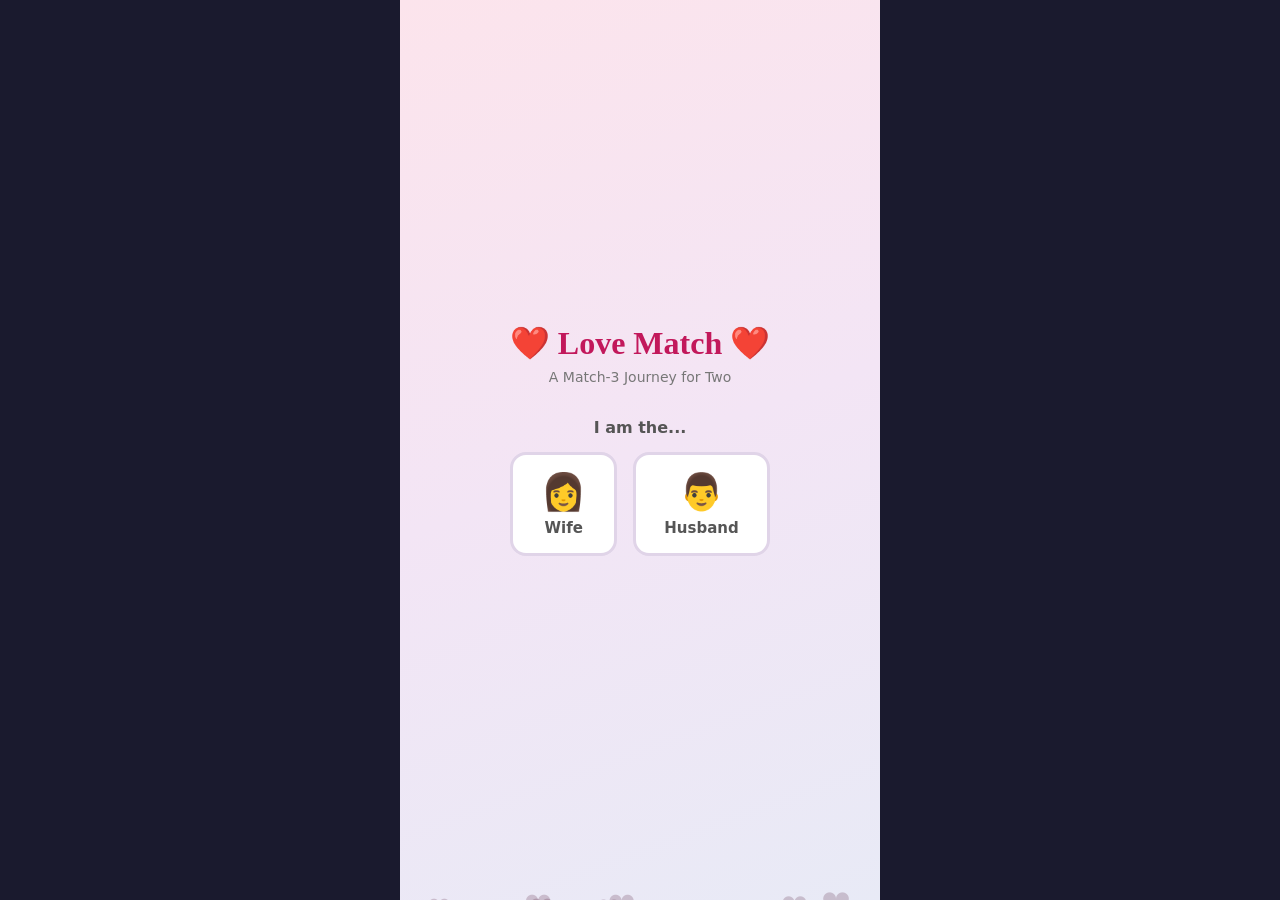
==== commit 601d5b50: "Revert index.html redirect — restore as main app hub index.html is the main Love Match app with welc" ====
--- a/index.html
+++ b/index.html
@@ -2,7 +2,6 @@
 <html lang="en">
 <head>
   <meta charset="UTF-8">
-  <meta http-equiv="refresh" content="0;url=match.html">
   <meta name="viewport" content="width=device-width, initial-scale=1.0, maximum-scale=1.0, user-scalable=no, viewport-fit=cover">
   <meta name="theme-color" content="#e84393">
   <meta name="apple-mobile-web-app-capable" content="yes">
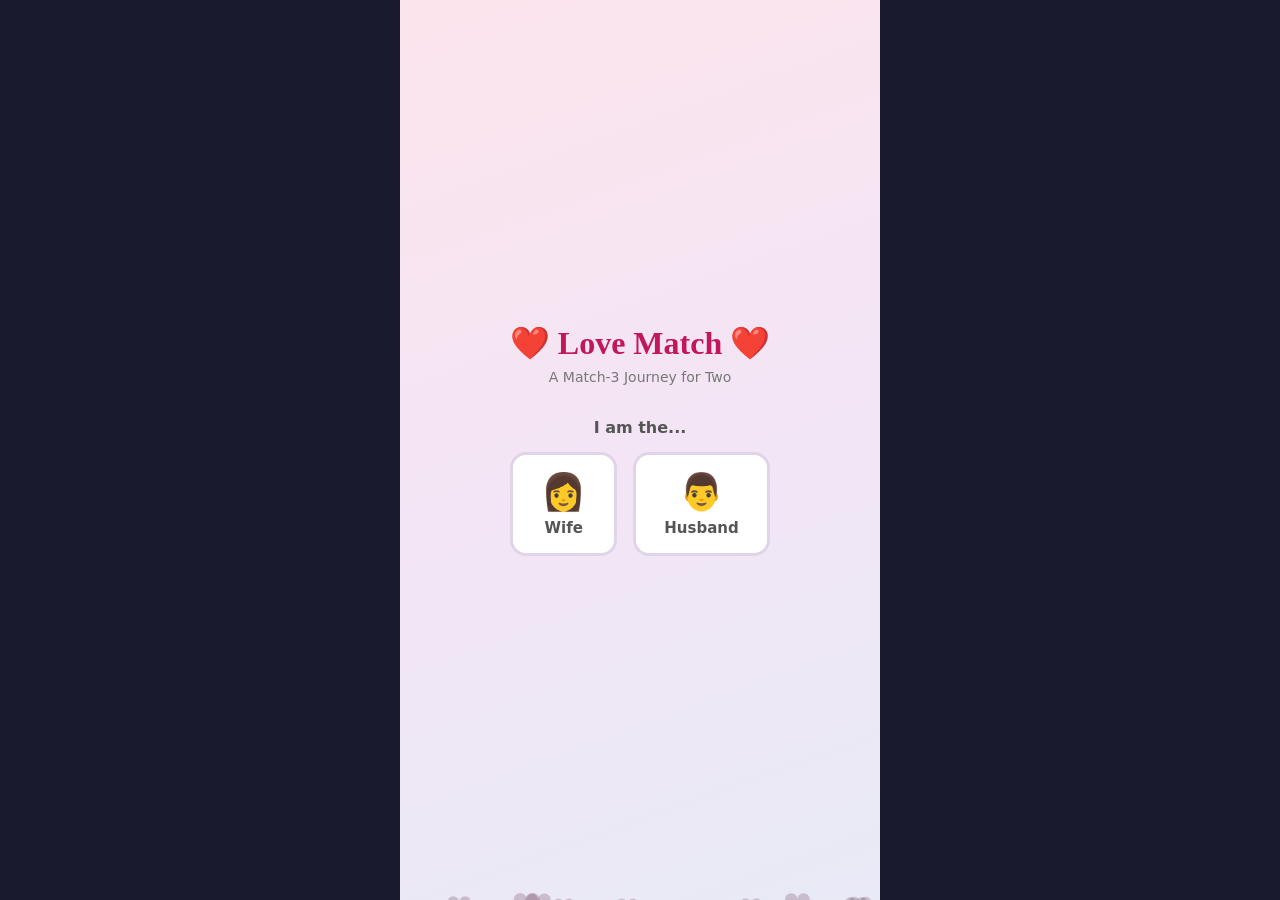
==== commit 1337ae5e: "Bump service worker cache v5 and script cache-bust Forces fresh load on phones that may have cached " ====
--- a/index.html
+++ b/index.html
@@ -183,8 +183,8 @@
 
   </div>
 
-  <!-- App Entry Point (v3 bust) -->
-  <script type="module" src="src/app.js?v=3"></script>
+  <!-- App Entry Point (v5 bust) -->
+  <script type="module" src="src/app.js?v=5"></script>
 
 <script>
 if ('serviceWorker' in navigator) {
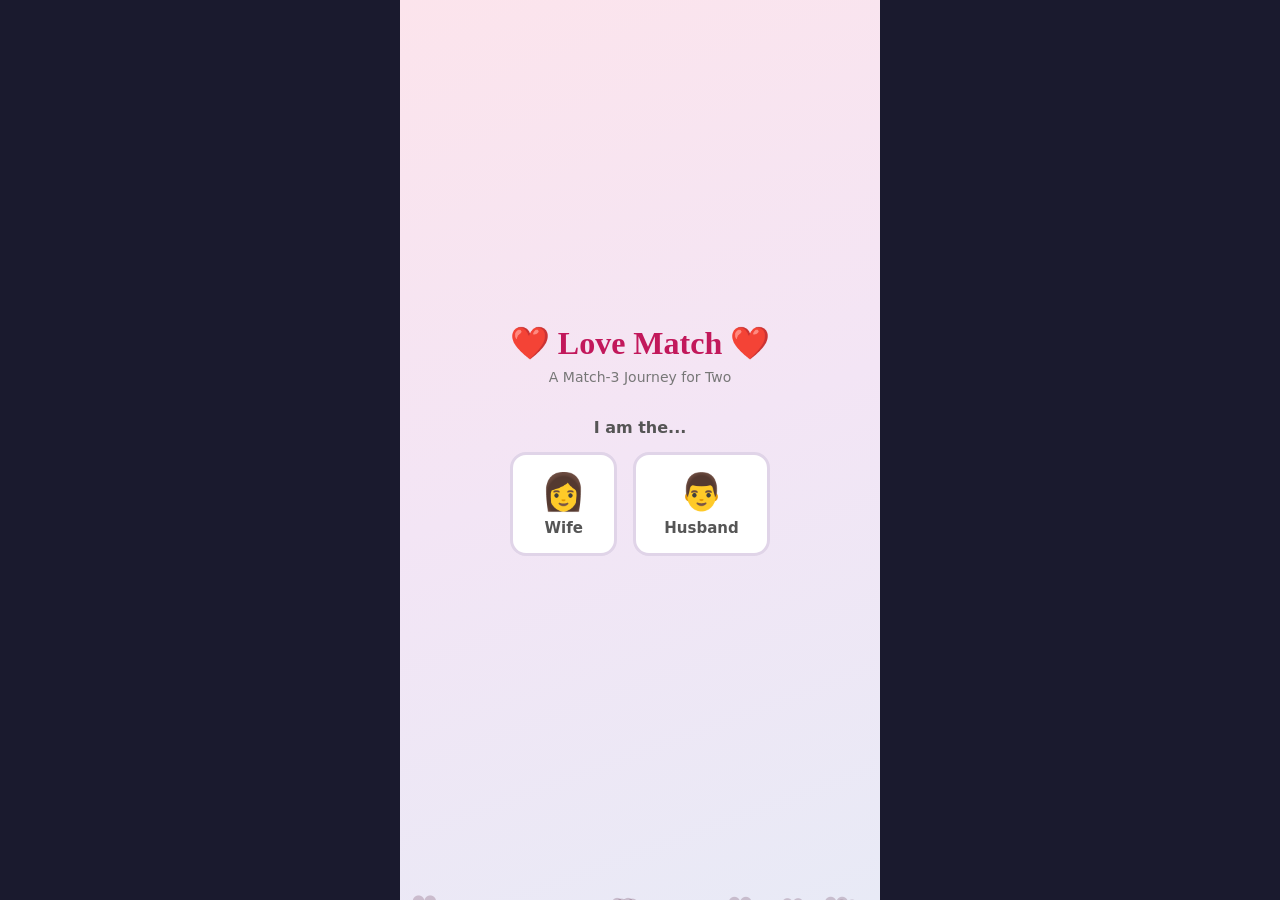
==== commit f4d61daf: "Add gender-themed music, color themes, and fix module loading - Wife: 10 romantic tracks (lobby, gam" ====
--- a/index.html
+++ b/index.html
@@ -31,7 +31,7 @@
   <link href="https://fonts.googleapis.com/css2?family=Playfair+Display:wght@400;700&family=Nunito:wght@400;600;700&display=swap" rel="stylesheet">
 
   <!-- Main Stylesheet -->
-  <link rel="stylesheet" href="styles.css">
+  <link rel="stylesheet" href="styles.css?v=6">
 </head>
 <body>
 
@@ -183,8 +183,8 @@
 
   </div>
 
-  <!-- App Entry Point (v5 bust) -->
-  <script type="module" src="src/app.js?v=5"></script>
+  <!-- App Entry Point (v6 bust) -->
+  <script type="module" src="src/app.js?v=6"></script>
 
 <script>
 if ('serviceWorker' in navigator) {
--- a/styles.css
+++ b/styles.css
@@ -49,26 +49,26 @@
 }
 
 [data-theme="husband"] {
-  --primary: #8B4513;
-  --primary-light: #B8763C;
-  --primary-dark: #6B340F;
-  --secondary: #DEB887;
-  --secondary-dark: #C9A06E;
-  --accent: #CD853F;
-  --accent-light: #DDA05A;
-  --bg-start: #FFF8F0;
-  --bg-end: #F5DEB3;
-  --text: #3E2723;
-  --text-light: #5D4037;
-  --text-muted: #8D6E63;
-  --card-bg: rgba(255, 252, 245, 0.92);
-  --card-border: rgba(222, 184, 135, 0.5);
-  --button-gradient: linear-gradient(135deg, #8B4513, #A0522D);
-  --button-hover: linear-gradient(135deg, #A0522D, #B8763C);
-  --button-active: linear-gradient(135deg, #6B340F, #8B4513);
-  --shadow-glow: 0 0 20px rgba(139, 69, 19, 0.25);
-  --gold: #DAA520;
-  --gold-dark: #B8860B;
+  --primary: #3B6B8A;
+  --primary-light: #5A8DAD;
+  --primary-dark: #2B5070;
+  --secondary: #4A6741;
+  --secondary-dark: #3A5333;
+  --accent: #C4943A;
+  --accent-light: #D4A84F;
+  --bg-start: #E8EEF2;
+  --bg-end: #D1DDE5;
+  --text: #1E2D3D;
+  --text-light: #3A5068;
+  --text-muted: #6B8299;
+  --card-bg: rgba(240, 245, 250, 0.95);
+  --card-border: rgba(59, 107, 138, 0.3);
+  --button-gradient: linear-gradient(135deg, #3B6B8A, #2B5070);
+  --button-hover: linear-gradient(135deg, #4A7A9A, #3B6B8A);
+  --button-active: linear-gradient(135deg, #2B5070, #1E3A52);
+  --shadow-glow: 0 0 20px rgba(59, 107, 138, 0.25);
+  --gold: #C4943A;
+  --gold-dark: #A67D2E;
 }
 
 /* -----------------------------------------------
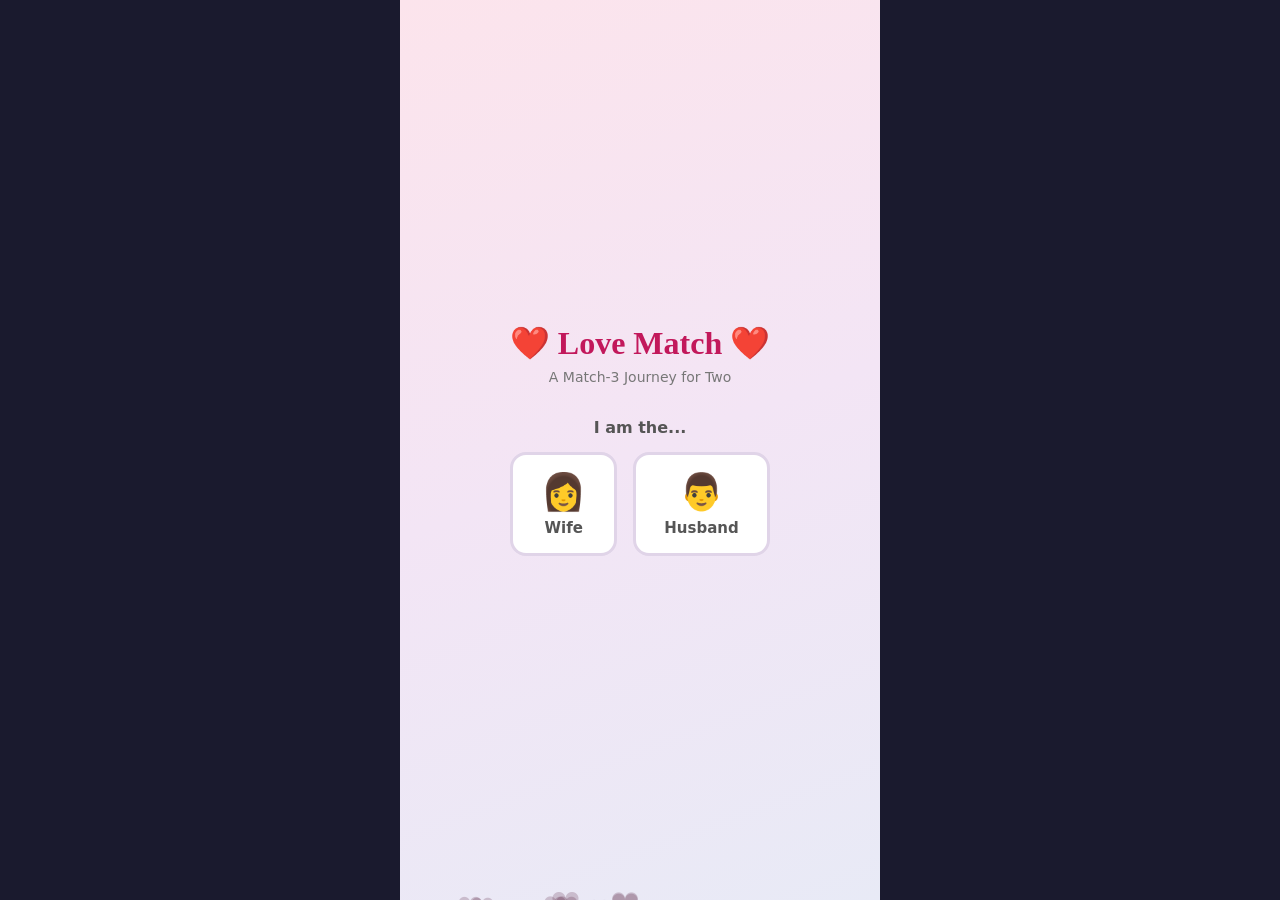
==== commit bb676e3b: "Fix spouse sync: immediate data pull after join, better diagnostics - Join flow now pulls spouse dat" ====
--- a/index.html
+++ b/index.html
@@ -31,7 +31,7 @@
   <link href="https://fonts.googleapis.com/css2?family=Playfair+Display:wght@400;700&family=Nunito:wght@400;600;700&display=swap" rel="stylesheet">
 
   <!-- Main Stylesheet -->
-  <link rel="stylesheet" href="styles.css?v=6">
+  <link rel="stylesheet" href="styles.css?v=7">
 </head>
 <body>
 
@@ -184,7 +184,7 @@
   </div>
 
   <!-- App Entry Point (v6 bust) -->
-  <script type="module" src="src/app.js?v=6"></script>
+  <script type="module" src="src/app.js?v=7"></script>
 
 <script>
 if ('serviceWorker' in navigator) {
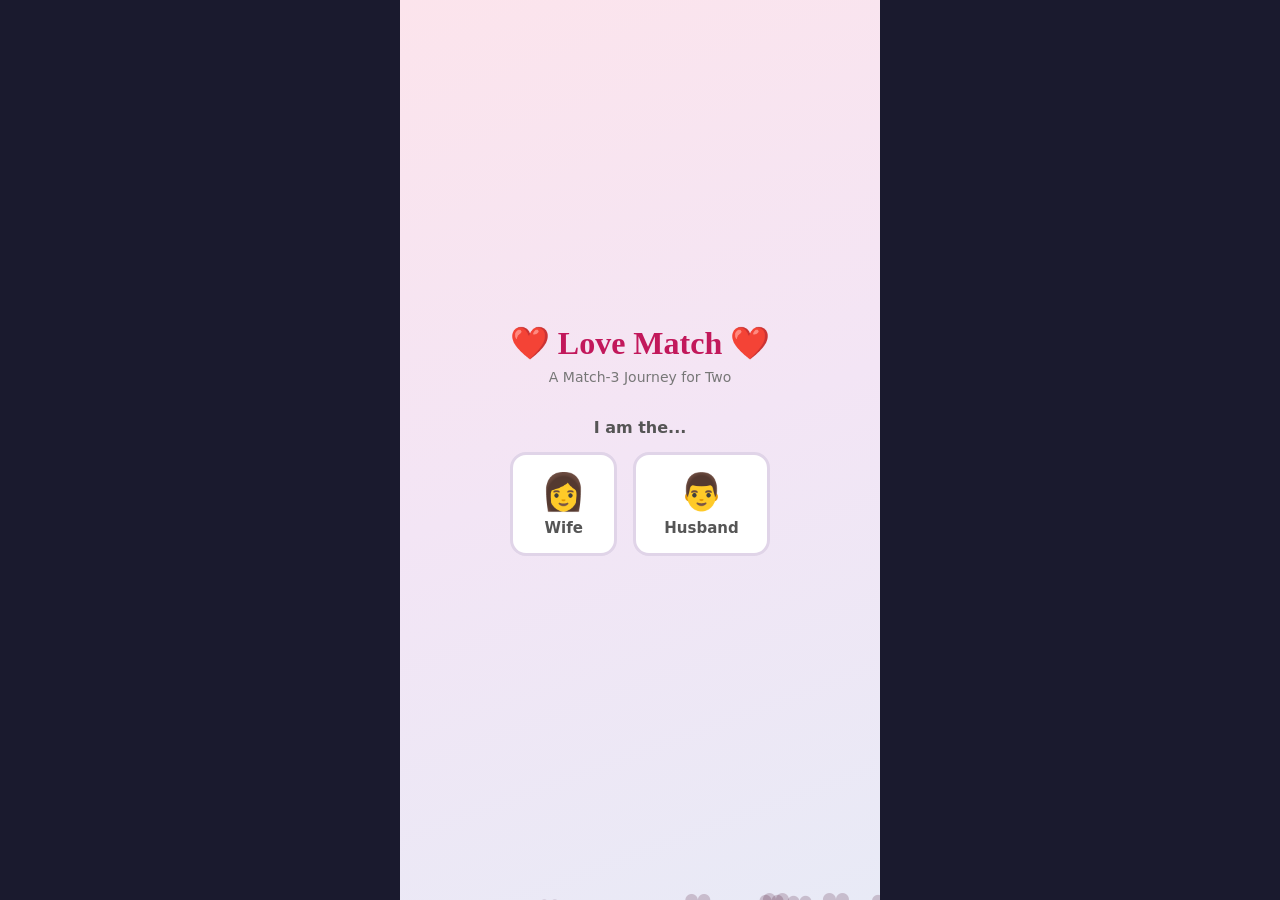
==== commit 3324a3a5: "Rewire Love Notes inbox to use gistSync instead of old local system - showLoveNotes() now pulls inbo" ====
--- a/index.html
+++ b/index.html
@@ -31,7 +31,7 @@
   <link href="https://fonts.googleapis.com/css2?family=Playfair+Display:wght@400;700&family=Nunito:wght@400;600;700&display=swap" rel="stylesheet">
 
   <!-- Main Stylesheet -->
-  <link rel="stylesheet" href="styles.css?v=7">
+  <link rel="stylesheet" href="styles.css?v=8">
 </head>
 <body>
 
@@ -184,7 +184,7 @@
   </div>
 
   <!-- App Entry Point (v6 bust) -->
-  <script type="module" src="src/app.js?v=7"></script>
+  <script type="module" src="src/app.js?v=8"></script>
 
 <script>
 if ('serviceWorker' in navigator) {
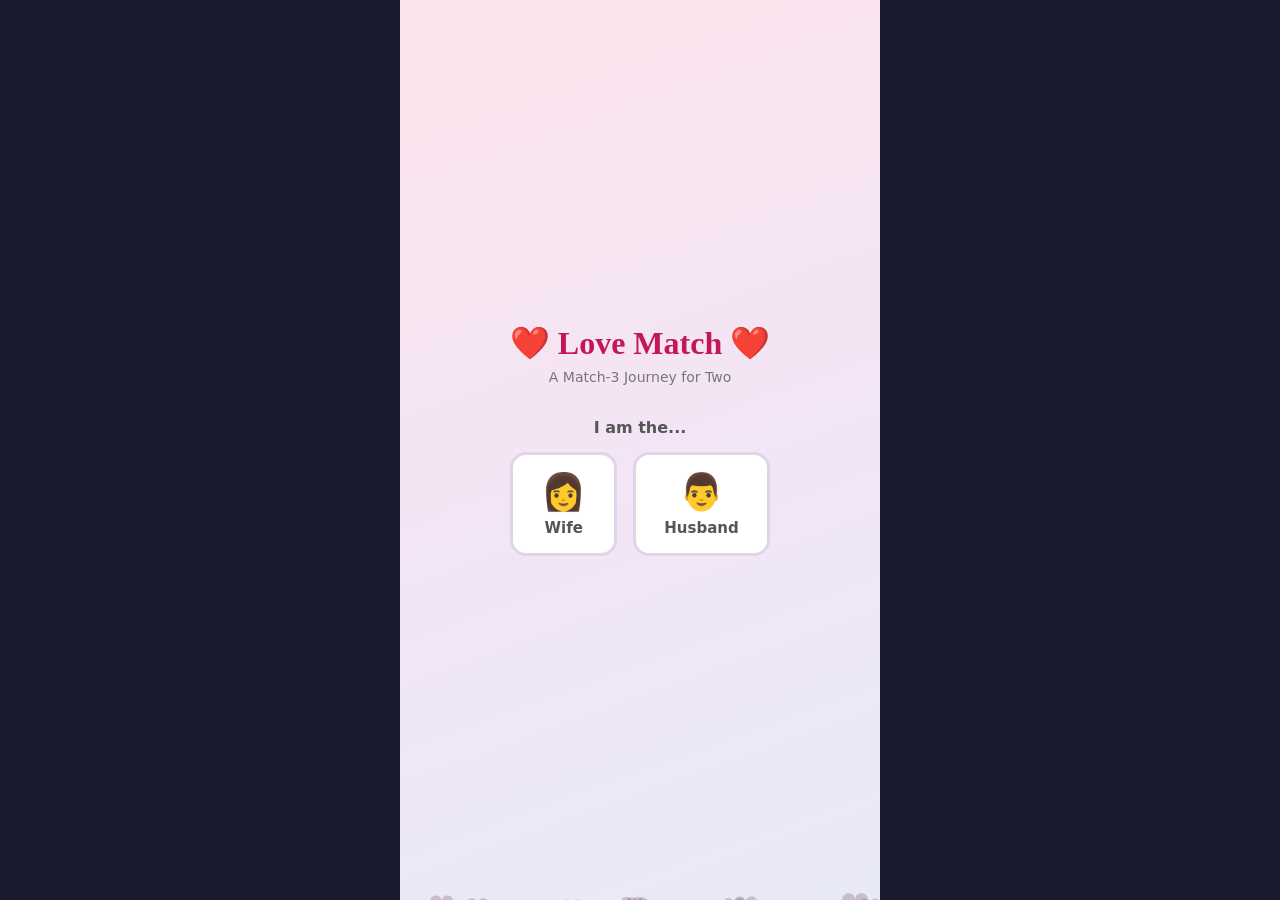
==== commit a482f5dd: "Add spouse game sharing: progress sync, tool gifts, sweet interactions Game Progress Sharing: - Leve" ====
--- a/index.html
+++ b/index.html
@@ -31,7 +31,7 @@
   <link href="https://fonts.googleapis.com/css2?family=Playfair+Display:wght@400;700&family=Nunito:wght@400;600;700&display=swap" rel="stylesheet">
 
   <!-- Main Stylesheet -->
-  <link rel="stylesheet" href="styles.css?v=8">
+  <link rel="stylesheet" href="styles.css?v=9">
 </head>
 <body>
 
@@ -184,7 +184,7 @@
   </div>
 
   <!-- App Entry Point (v6 bust) -->
-  <script type="module" src="src/app.js?v=8"></script>
+  <script type="module" src="src/app.js?v=9"></script>
 
 <script>
 if ('serviceWorker' in navigator) {
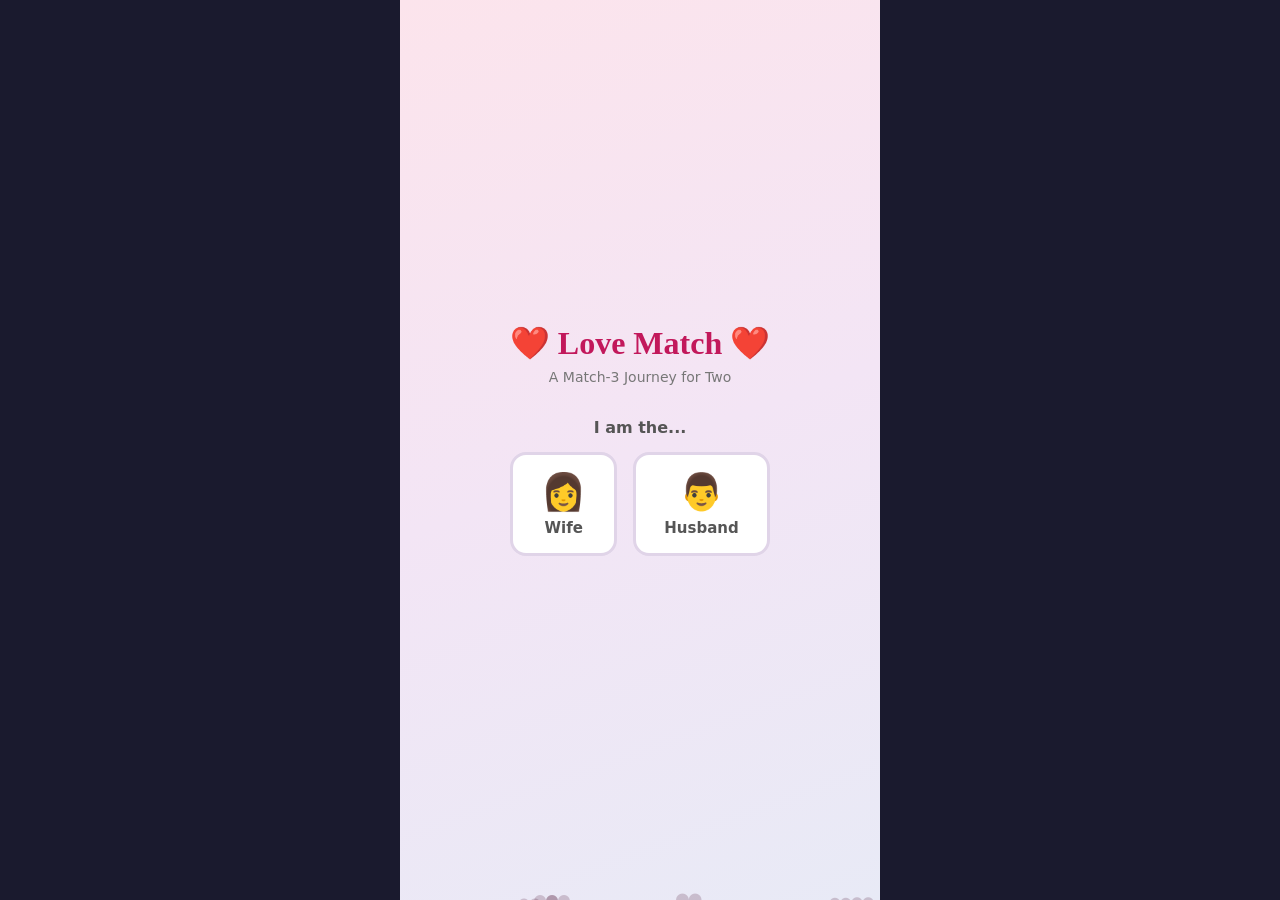
==== commit d588354b: "Fix PWA service worker caching stale content on home screen - Switch SW to network-first for ALL req" ====
--- a/index.html
+++ b/index.html
@@ -188,7 +188,21 @@
 
 <script>
 if ('serviceWorker' in navigator) {
-  navigator.serviceWorker.register('sw.js').catch(() => {});
+  navigator.serviceWorker.register('sw.js').then((reg) => {
+    reg.update().catch(() => {});
+    if (reg.waiting) reg.waiting.postMessage({ type: 'SKIP_WAITING' });
+    reg.addEventListener('updatefound', () => {
+      const newSW = reg.installing;
+      if (newSW) {
+        newSW.addEventListener('statechange', () => {
+          if (newSW.state === 'activated') window.location.reload();
+        });
+      }
+    });
+  }).catch(() => {});
+  navigator.serviceWorker.addEventListener('controllerchange', () => {
+    window.location.reload();
+  });
 }
 </script>
 </body>
